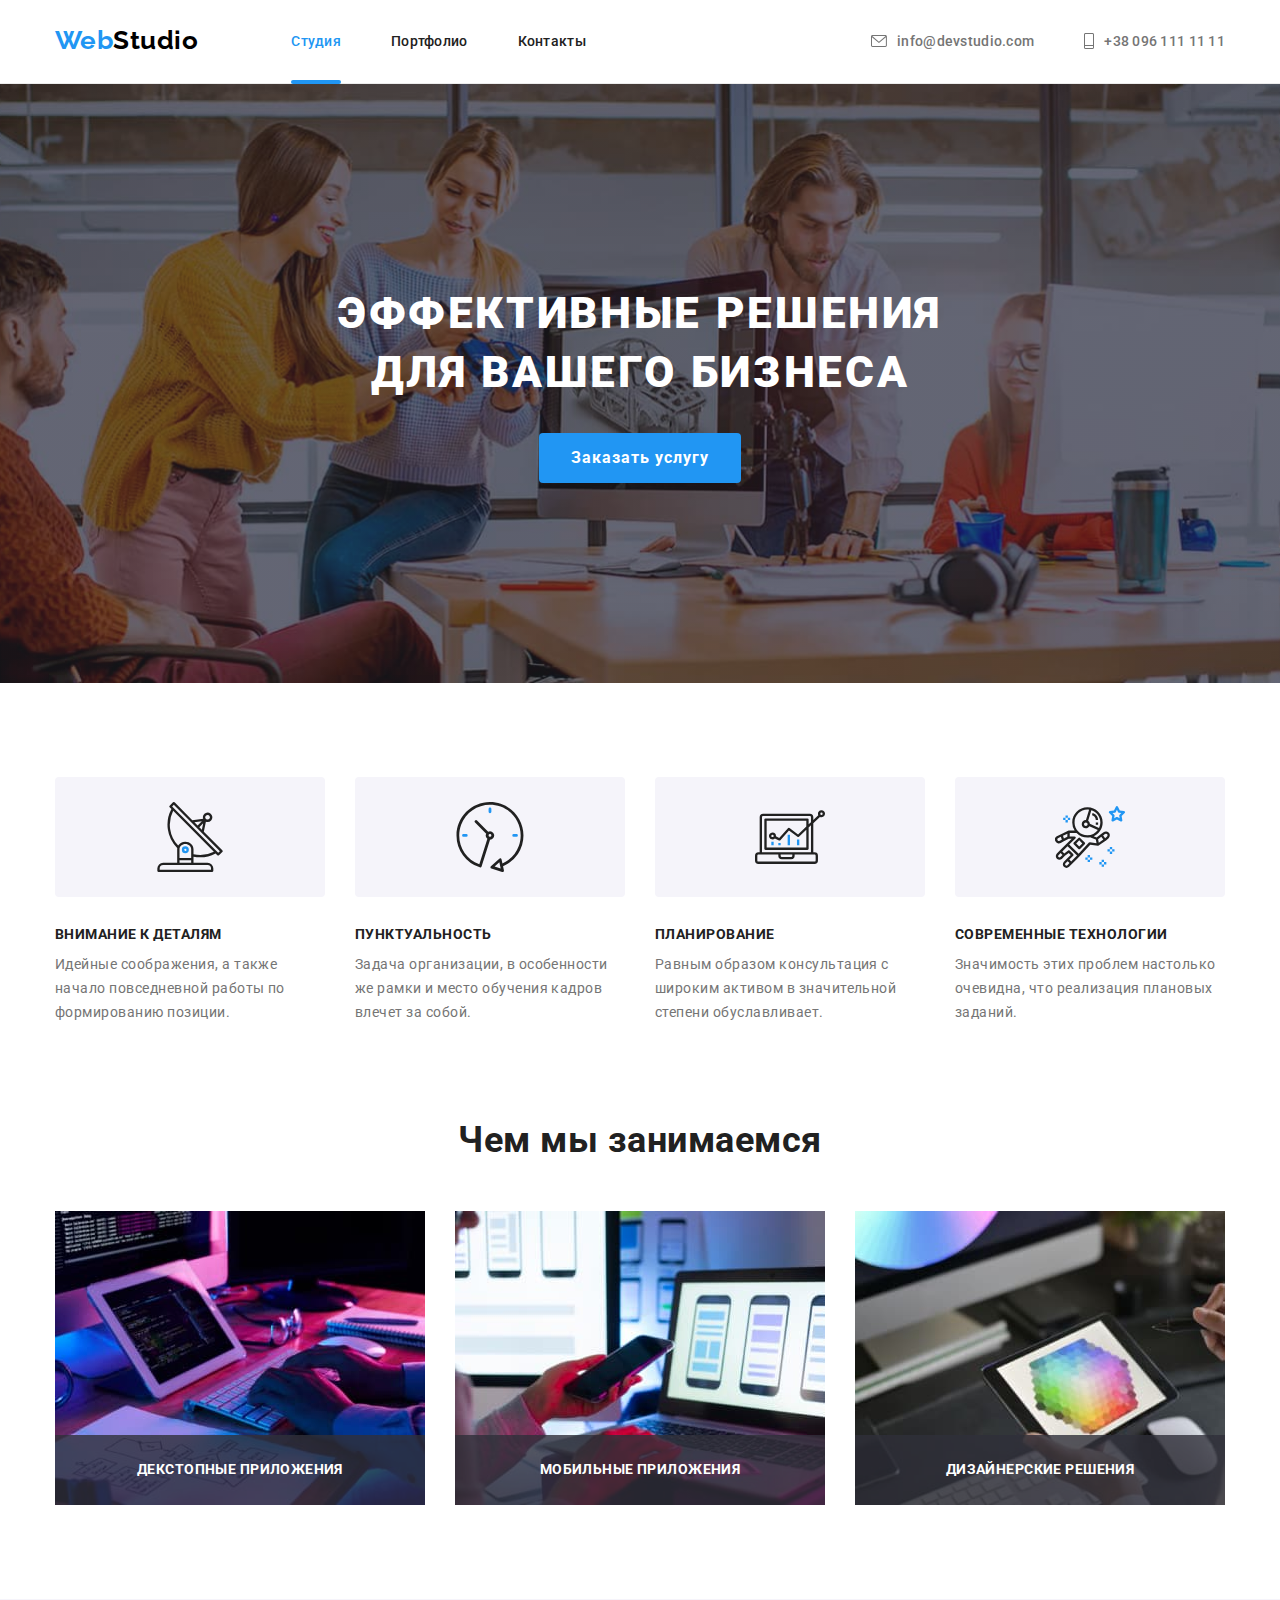
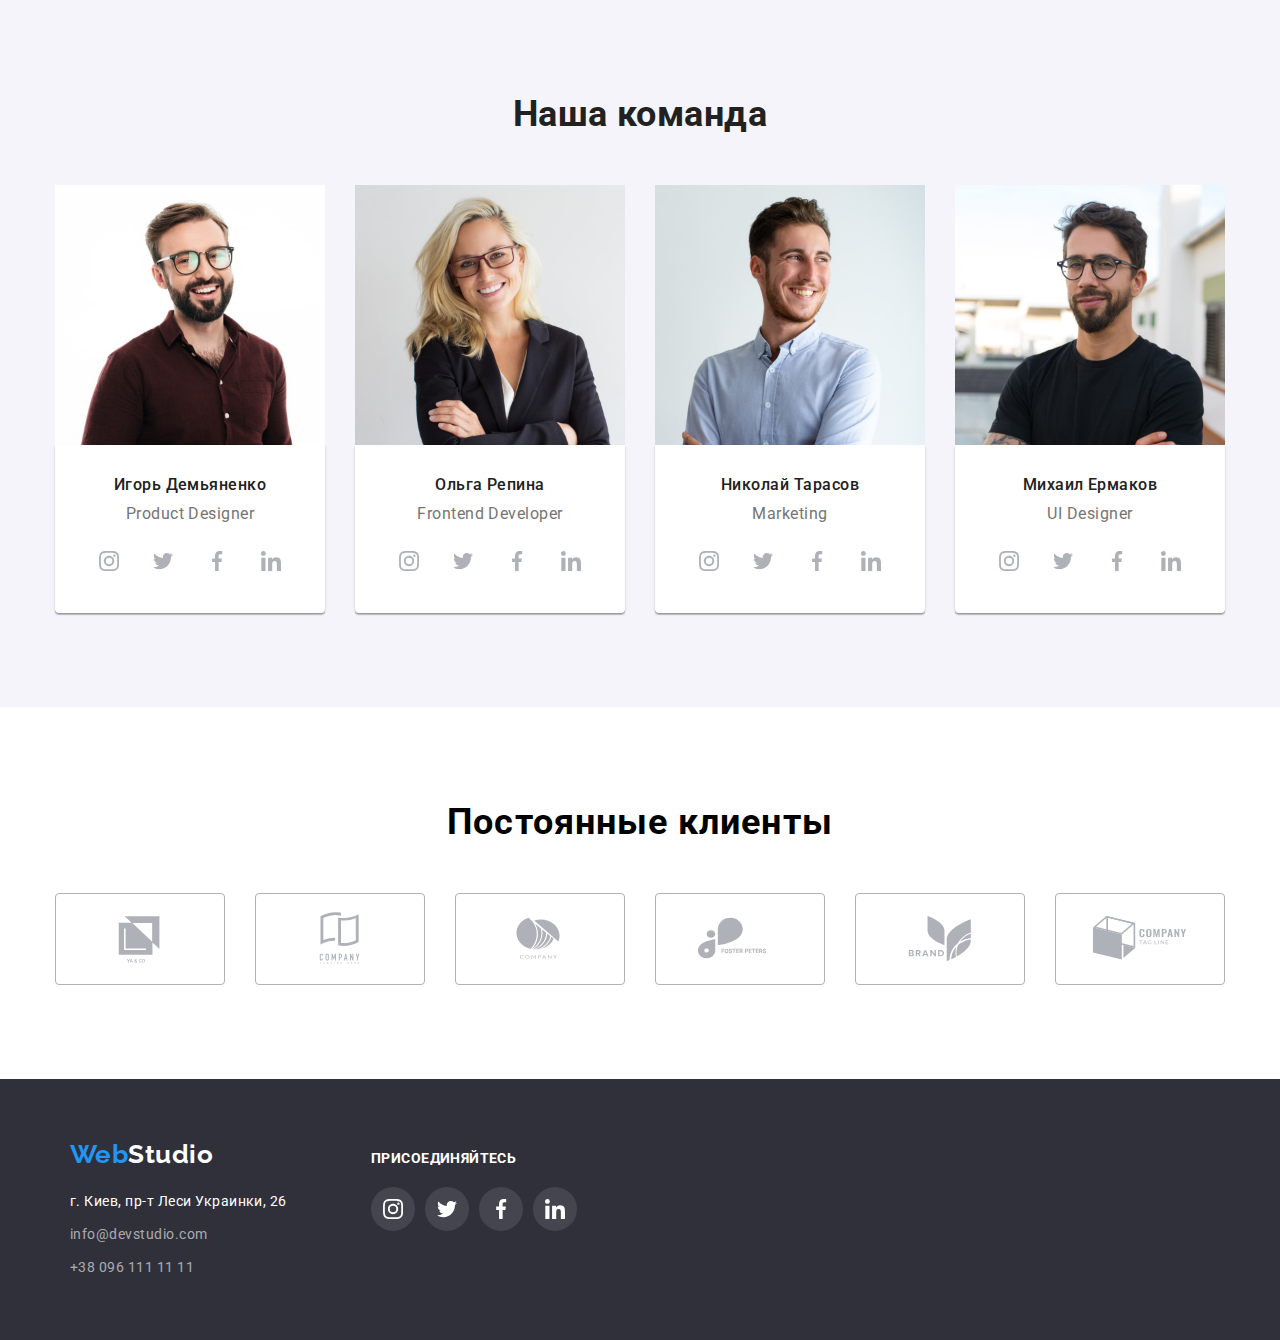
==== index.html @ bbfd522a "добавила модалку" ====
<!DOCTYPE html>
<html lang="ru">

<head>
    <meta charset="UTF-8">
    <meta http-equiv="X-UA-Compatible" content="IE=edge">
    <meta name="viewport" content="width=device-width, initial-scale=1.0">
    <title>Студия</title>
    <link rel="preconnect" href="https://fonts.googleapis.com">
    <link rel="preconnect" href="https://fonts.gstatic.com" crossorigin>
    <link
        href="https://fonts.googleapis.com/css2?family=Raleway:wght@700&family=Roboto:wght@400;500;700;900&display=swap"
        rel="stylesheet">
    <link rel="stylesheet"
        href="https://cdnjs.cloudflare.com/ajax/libs/modern-normalize/1.1.0/modern-normalize.min.css">
    <link rel="stylesheet" href="./css/styles.css">
</head>

<body>
    <!--Шапка сайта-->
    <header>
        <div class="container nav-main flex-block">
            <nav class="header-nav flex-block">
                <a class="header-logo link" href="index.html">Web<span class="header-logo-half">Studio</span></a>
                <ul class="header-list">
                    <li class="header-item"><a href="./index.html" class="header-link link accent current">Студия</a>
                    </li>
                    <li class="header-item"><a href="./portfolio.html" class="header-link link accent">Портфолио</a>
                    </li>
                    <li class="header-item"><a href="" class="header-link link accent">Контакты</a></li>
                </ul>
            </nav>

            <ul class="header-contacts flex-block">
                <li class="header-item">
                    <a href="mailto:info@devstudio.com" class="contact-mail link accent">
                        <svg class="icon-mail"> 
                            <use href="./images/icons.svg#icon-mail"></use> 
                        </svg> info@devstudio.com
                    </a>
                </li>
                <li class="header-item">
                    <a href="tel:+380961111111" class="contact-phone link accent">
                        <svg class="icon-phone">
                            <use href="./images/icons.svg#icon-phone"></use>
                        </svg>
                        +38 096 111 11 11
                    </a>
                </li>
            </ul>
        </div>
    </header>

    <main>

        <!--Герой-->
        <section class="hero">
            <div class="container">
                <h1 class="hero-title">Эффективные решения для вашего бизнеса</h1>
            </div>
            <button class="hero-btn button" type="button" data-modal-open>Заказать услугу</button>
            <div class="backdrop is-hidden" data-modal>
                <div class="modal">
                    <button class="close-btn button" type="button" data-modal-close>
                        <svg class="close-icon">
                            <use href="./images/icons.svg#icon-close" ></use>
                        </svg>
                    </button>
                    <form>
                        <p class="form-title">Оставьте свои данные, мы вам перезвоним</p>
                        <div class="form-group">
                            <label for="name">Имя</label>
                            <input class="form-input" type="text" name=name id="name">
                        </div>
                        <div class="form-group">
                            <label for="tel">Телефон</label>
                            <input class="form-input" type="tel" name=tel id="tel">
                        </div>
                        <div class="form-group">
                            <label for="mail">Почта</label>
                            <input class="form-input" type="email" name=mail id="mail">
                        </div>
                        <div class="form-group">
                            <label for="feadback">Комментарий</label>
                            <textarea name="feadback" id="feadback" rows="10"></textarea>
                        </div>
                        <div class="form-group">
                            <input type="checkbox" name="policy" id="policy">
                            <label for="policy">Соглашаюсь с рассылкой и принимаю</label>
                        </div>

                        <button type="submit">Отправить</button>
                    </form>
                </div>
            </div>
        </section>

        <!--Особенности-->
        <section class="section about-section">
            <div class="container">
                <h2 class="visually-hidden">Особенности</h2>
                <ul class="features-list">
                    <li class="features-item">
                        <div class="features-thumb">
                            <svg class="features-icon">
                                <use href="./images/icons.svg#icon-antenna" ></use>
                            </svg>
                        </div>
                        <h3 class="features-item-title">Внимание к деталям</h3>
                        <p class="features-text">Идейные соображения, а также начало повседневной работы по формированию
                            позиции.</p>
                    </li>
                    <li class="features-item">
                        <div class="features-thumb">
                            <svg class="features-icon">
                                <use href="./images/icons.svg#icon-clock"></use>
                            </svg>
                        </div>
                        <h3 class="features-item-title">Пунктуальность</h3>
                        <p class="features-text">Задача организации, в особенности же рамки и место обучения кадров
                            влечет
                            за собой.</p>
                    </li>
                    <li class="features-item">
                        <div class="features-thumb">
                            <svg class="features-icon">
                                <use href="./images/icons.svg#icon-diagram"></use>
                            </svg>
                        </div>
                        <h3 class="features-item-title">Планирование</h3>
                        <p class="features-text">Равным образом консультация с широким активом в значительной степени
                            обуславливает.</p>
                    </li>
                    <li class="features-item">
                        <div class="features-thumb">
                            <svg class="features-icon">
                                <use href="./images/icons.svg#icon-astronaut"></use>
                            </svg>
                        </div>
                        <h3 class="features-item-title">Современные технологии</h3>
                        <p class="features-text">Значимость этих проблем настолько очевидна, что реализация плановых
                            заданий.</p>
                    </li>
                </ul>
            </div>
        </section>

        <!--Чем мы занимаемся-->
        <section class="section">
            <div class="container">
                <h2 class="about-title">Чем мы занимаемся</h2>
                <ul class="about-list">
                    <li class="about-item">
                        <img src="./images/img1.jpg" alt="клавиатера, планшет, монитор" width="370">
                        <p class="imege-title">ДЕКСТОПНЫЕ ПРИЛОЖЕНИЯ</p>
                    </li>
                    <li class="about-item">
                        <img src="./images/img2.jpg" alt="телефон, ноутбук" width="370">
                        <p class="imege-title">МОБИЛЬНЫЕ ПРИЛОЖЕНИЯ</p>
                    </li>
                    <li class="about-item">
                        <img src="./images/img3.jpg" alt="палитра цветов на планшете" width="370">
                        <p class="imege-title">ДИЗАЙНЕРСКИЕ РЕШЕНИЯ</p>
                    </li>
                </ul>
            </div>
        </section>

        <!--Наша команда-->
        <section class="section team">
            <div class="container">
                <h2 class="team-title">Наша команда</h2>
                    <Ul class="team-list">
                        <li class="team-item">
                            <img src="./images/img4.jpg" alt="фото Игорь Демьяненко" width="270">
                            <div class="thumb">
                                <h3 class="team-name">Игорь Демьяненко</h3>
                                <p class="team-position">Product Designer</p>
                            <ul class="team-links">
                                <li class="team-links-item">
                                    <a href="" class="team-icons">
                                        <svg class="team-links-icon">
                                            <use href="./images/icons.svg#icon-instagram">
                                            </use>
                                        </svg>
                                    </a>
                                </li>
                                <li class="team-links-item">
                                    <a href="" class="team-icons">
                                        <svg class="team-links-icon">
                                            <use href="./images/icons.svg#icon-twitter">
                                            </use>
                                        </svg>
                                    </a>
                                </li>
                                <li class="team-links-item">
                                    <a href="" class="team-icons">
                                        <svg class="team-links-icon">
                                            <use href="./images/icons.svg#icon-facebook">
                                            </use>
                                        </svg>
                                    </a>
                                </li>
                                <li class="team-links-item">
                                    <a href="" class="team-icons">
                                        <svg class="team-links-icon">
                                            <use href="./images/icons.svg#icon-linkedin">
                                            </use>
                                        </svg>
                                    </a>
                                </li>
                            </ul>
                            </div>
                        </li>
                        <li class="team-item">
                            <img src="./images/img5.jpg" alt="фото Ольга Репина" width="270">
                            <div class="thumb">
                                <h3 class="team-name">Ольга Репина</h3>
                                <p class="team-position">Frontend Developer</p>
                            <ul class="team-links">
                                <li class="team-links-item">
                                    <a href="" class="team-icons">
                                        <svg class="team-links-icon">
                                            <use href="./images/icons.svg#icon-instagram">
                                            </use>
                                        </svg>
                                    </a>
                                </li>
                                <li class="team-links-item">
                                    <a href="" class="team-icons">
                                        <svg class="team-links-icon">
                                            <use href="./images/icons.svg#icon-twitter">
                                            </use>
                                        </svg>
                                    </a>
                                </li>
                                <li class="team-links-item">
                                    <a href="" class="team-icons">
                                        <svg class="team-links-icon">
                                            <use href="./images/icons.svg#icon-facebook">
                                            </use>
                                        </svg>
                                    </a>
                                </li>
                                <li class="team-links-item">
                                    <a href="" class="team-icons">
                                        <svg class="team-links-icon">
                                            <use href="./images/icons.svg#icon-linkedin">
                                            </use>
                                        </svg>
                                    </a>
                                </li>
                            </ul>
                            </div>
                        </li>
                        <li class="team-item">
                            <img src="./images/img6.jpg" alt="фото Николай Тарасов" width="270">
                            <div class="thumb">
                                <h3 class="team-name">Николай Тарасов</h3>
                                <p class="team-position">Marketing</p>
                            <ul class="team-links">
                                <li class="team-links-item">
                                    <a href="" class="team-icons">
                                        <svg class="team-links-icon">
                                            <use href="./images/icons.svg#icon-instagram">
                                            </use>
                                        </svg>
                                    </a>
                                </li>
                                <li class="team-links-item">
                                    <a href="" class="team-icons">
                                        <svg class="team-links-icon">
                                            <use href="./images/icons.svg#icon-twitter">
                                            </use>
                                        </svg>
                                    </a>
                                </li>
                                <li class="team-links-item">
                                    <a href="" class="team-icons">
                                        <svg class="team-links-icon">
                                            <use href="./images/icons.svg#icon-facebook">
                                            </use>
                                        </svg>
                                    </a>
                                </li>
                                <li class="team-links-item">
                                    <a href="" class="team-icons">
                                        <svg class="team-links-icon">
                                            <use href="./images/icons.svg#icon-linkedin">
                                            </use>
                                        </svg>
                                    </a>
                                </li>
                            </ul>
                            </div>
                        </li>
                        <li class="team-item">
                            <img src="./images/img7.jpg" alt="фото Михаил Ермаков" width="270">
                            <div class="thumb">
                                <h3 class="team-name">Михаил Ермаков</h3>
                                <p class="team-position">UI Designer</p>
                            <ul class="team-links">
                                <li class="team-links-item">
                                    <a href="" class="team-icons">
                                        <svg class="team-links-icon">
                                            <use href="./images/icons.svg#icon-instagram">                        </use>
                                        </svg>
                                    </a>
                                </li>
                                <li class="team-links-item">
                                    <a href="" class="team-icons">
                                        <svg class="team-links-icon">
                                            <use href="./images/icons.svg#icon-twitter">
                                            </use>
                                        </svg>
                                    </a>
                                </li>
                                <li class="team-links-item">
                                    <a href="" class="team-icons">
                                        <svg class="team-links-icon">
                                            <use href="./images/icons.svg#icon-facebook">
                                            </use>
                                        </svg>
                                    </a>
                                </li>
                                <li class="team-links-item">
                                    <a href="" class="team-icons">
                                        <svg class="team-links-icon">
                                            <use href="./images/icons.svg#icon-linkedin">                                        </use>
                                        </svg>
                                    </a>
                                </li>
                            </ul>
                            </div>
                        </li>
                    </Ul>
            </div>
        </section>

        <!--Наши клиенты-->
        <section class="section">
            <div class="container">
                <h2 class="clients-title">Постоянные клиенты</h2>
                <Ul class="clients-list">
                    <li class="clients-item">
                        <a href="" class="clients-logo">
                            <svg class="clients-icon">
                                <use href="./images/icons.svg#icon-client1"></use>
                            </svg>
                        </a>
                    </li>
                    <li class="clients-item">
                        <a href="" class="clients-logo">
                            <svg class="clients-icon">
                                <use href="./images/icons.svg#icon-client2"></use>
                            </svg>
                        </a>
                    </li>
                    <li class="clients-item">
                        <a href="" class="clients-logo">
                            <svg class="clients-icon">
                                <use href="./images/icons.svg#icon-client3"></use>
                            </svg>
                        </a>
                    </li>
                    <li class="clients-item">
                        <a href="" class="clients-logo">
                            <svg class="clients-icon">
                                <use href="./images/icons.svg#icon-client4"></use>
                            </svg>
                        </a>
                    </li>
                    <li class="clients-item">
                        <a href="" class="clients-logo">
                            <svg class="clients-icon">
                                <use href="./images/icons.svg#icon-client5"></use>
                            </svg>
                        </a>
                    </li>
                    <li class="clients-item">
                        <a href="" class="clients-logo">
                            <svg class="clients-icon">
                                <use href="./images/icons.svg#icon-client6"></use>
                            </svg>
                        </a>
                    </li>
                </Ul>
            </div>
        </section>
    </main>

    <!--Футер-->
    <footer class="footer">
        <div class="container aside">
            <div class="container-address">
            <a class="footer-logo link" href="index.html">Web<span class="footer-logo-half">Studio</span></a>
            <address class="footer-address">
                <ul class="footer-list list">
                    <li class="footer-item">
                        <a class="footer-address-text link accent" href="https://goo.gl/maps/qQojJzQmNNbWee9i7"
                            target="_blank" rel="noopener noreferrer">г. Киев, пр-т Леси Украинки, 26</a>
                    </li>
                    <li class="footer-item"><a class="footer-item-link link accent"
                            href="mailto:info@devstudio.com">info@devstudio.com</a></li>
                    <li class="footer-item"><a class="footer-item-link link accent" href="tel:+380961111111">+38 096 111
                            11
                            11</a></li>
                </ul>
            </address>
            </div>
            <div class="footer-links">
                <h2 class="footer-title">присоединяйтесь</h2>
                <ul class="footer-links-list">
                    <li class="footer-links-item">
                        <a href="" class="footer-icons">
                            <svg class="footer-links-icon">
                                <use href="./images/icons.svg#icon-instagram">                        </use>
                            </svg>
                        </a>
                    </li>
                    <li class="footer-links-item">
                        <a href="" class="footer-icons">
                            <svg class="footer-links-icon">
                                <use href="./images/icons.svg#icon-twitter">                        </use>
                            </svg>
                        </a>
                    </li>
                    <li class="footer-links-item">
                        <a href="" class="footer-icons">
                            <svg class="footer-links-icon">
                                <use href="./images/icons.svg#icon-facebook">                        </use>
                            </svg>
                        </a>
                    </li>
                    <li class="footer-links-item">
                        <a href="" class="footer-icons">
                            <svg class="footer-links-icon">
                                <use href="./images/icons.svg#icon-linkedin">                        </use>
                            </svg>
                        </a>
                    </li>
                </ul>
            </div>
        </div>
    </footer>

    <script src="./js/modal.js"></script>
</body>

</html>
---- css/styles.css ----
:root {
  --current-text-color: #757575;
  --current-title-color: #212121;
  --current-white-color: #ffffff;
  --current-black-color: #000000;
  --accent-color: #2196f3;
  --first-bg-color: #2f303a;
  --second-bg-color: #f5f4fa;
  --current-icon-color: #afb1b8;
  --footer-link-color: rgba(255, 255, 255, 0.6);
  --card-set-gap: 30px;
}

body {
  font-family: Roboto, sans-serif;
  letter-spacing: 0.03em;
  color: var(--current-text-color);
  background-color: var(--current-white-color);
}

h1,
h2,
h3,
p {
  margin: 0px;
}

img {
  display: block;
  max-width: 100%;
  height: auto;
}

ul {
  padding: 0px;
  margin: 0px;
  list-style-type: none;
}

.link {
  text-decoration: none;
  color: var(--current-text-color);
}

.container {
  width: 1200px;
  padding-left: 15px;
  padding-right: 15px;
  margin: 0 auto;
}

.visually-hidden {
  position: absolute;
  white-space: nowrap;
  width: 1px;
  height: 1px;
  overflow: hidden;
  border: 0;
  padding: 0;
  clip: rect(0 0 0 0);
  clip-path: inset(50%);
  margin: -1px;
}

.section {
  padding: 94px 0px;
}


/*------------------------------header-------------------------------*/
header {
  border-bottom: 1px solid #ececec;
}

.nav-main {
  background-color: var(--current-white-color);
}

.flex-block {
  display: flex;
  align-items: center;
}

.header-logo {
  padding-top: 24px;
  padding-bottom: 25px;
  
  font-family: Raleway;
  font-weight: 700;
  font-size: 26px;
  line-height: 1.19;
  color: var(--accent-color);
}

.header-logo-half {
  color: var(--current-black-color);
}

.header-list {
  display: flex;
  margin-left: 93px;
}

.header-link {
  display: flex;
  align-items: center;
  padding-top: 32px;
  padding-bottom: 32px;

  font-weight: 500;
  font-size: 14px;
  line-height: 1.33;
  letter-spacing: 0.02em;
  color: var(--current-title-color);

  transition-property: color;
  transition-duration: 250ms;
  transition-timing-function: cubic-bezier(0.4, 0, 0.2, 1);
}

.accent:hover,
.accent:focus {
  color: var(--accent-color);
}

.current::after {
  content: "";
  width: 100%;
  height: 4px;
  border-radius: 2px;
  background-color: var(--accent-color);
  position: absolute;
  left: 0;
  bottom: -1px;
  
}

.current {
  color: var(--accent-color);
}

.header-list .header-item + .header-item {
  margin-left: 50px;
}

.header-contacts {
  margin-left: auto;
}

.header-item {
  position: relative;

  font-weight: 500;
  font-size: 14px;
  line-height: 1.33;
  letter-spacing: 0.02em;
}

.header-contacts .header-item:not(:last-child) {
  margin-right: 50px;
}

.contact-mail,
.contact-phone {
  display: flex;
  align-items: center;
  padding-top: 32px;
  padding-bottom: 32px;

  transition-property: color;
  transition-duration: 250ms;
  transition-timing-function: cubic-bezier(0.4, 0, 0.2, 1);
}


.icon-mail {
  width: 16px;
  height: 12px;
}

.icon-phone {
  width: 10px;
  height: 16px;
}

.icon-mail,
.icon-phone {
  margin-right: 10px;
  fill: currentColor;
}


/*-----------------------------hero-------------------*/
.hero {
  max-width: 1600px;
  padding-top: 200px;
  padding-bottom: 200px;
  margin-left: auto;
  margin-right: auto;

  background-color: var(--first-bg-color);
  background-image: linear-gradient(to right,
    rgba(47, 48, 58, 0.4),
    rgba(47, 48, 58, 0.4)),
  url(../images/img-hero.jpg);
  background-repeat: no-repeat;
  background-position: center;
  background-size: cover;
}

.hero-title {
  width: 696px;
  margin-left: auto;
  margin-right: auto;
  margin-bottom: 30px;
  padding: 0px;

  font-weight: 900;
  font-size: 44px;
  line-height: 1.36;
  text-align: center;
  letter-spacing: 0.06em;
  text-transform: uppercase;
  color: var(--current-white-color);
}

.hero-btn {
  border-radius: 4px;
  border: transparent;
  padding: 10px 32px;
  margin-left: auto;
  margin-right: auto;
  min-width: 200px;

  font-weight: 700;
  font-size: 16px;
  line-height: 1.87;
  display: flex;
  align-items: center;
  text-align: center;
  letter-spacing: 0.06em;
  color: var(--current-white-color);
  background-color: var(--accent-color);

  transition-property: color,
  background-color,
  box-shadow;
  transition-duration: 250ms;
  transition-timing-function: cubic-bezier(0.4, 0, 0.2, 1);


}

.backdrop {
  position: fixed;
  top: 0;
  left: 0;
  width: 100%;
  height: 100%;

  background-color: rgba(0, 0, 0, 0.2);
  
  opacity: 1;
  z-index: 1  ;

  transition: opacity 250ms cubic-bezier(0.4, 0, 0.2, 1);
}

.backdrop.is-hidden {
  visibility: hidden;
  pointer-events: none;
}

.backdrop.is-hidden .modal{
transform: translate(-50%, -50%) scale(0.9);
}

.modal {
  position: absolute;
  top: 50%;
  left: 50%;
  
  min-width: 528px;
  min-height: 581px;
  padding: 40px;

  box-shadow: 0px 1px 3px rgba(0, 0, 0, 0.12),
  0px 1px 1px rgba(0, 0, 0, 0.14),
  0px 2px 1px rgba(0, 0, 0, 0.2);
  border-radius: 4px;

  transform: translate(-50%, -50%) scale(1);
  background-color: var(--current-white-color);
  transition: 250ms cubic-bezier(0.4, 0, 0.2, 1);
}

.button:hover,
.button:focus {
  cursor: pointer;
  color: var(--current-white-color);
  background-color: var(--accent-color);
  box-shadow: 0px 3px 1px rgba(0, 0, 0, 0.1),
  0px 1px 2px rgba(0, 0, 0, 0.08),
  0px 2px 2px rgba(0, 0, 0, 0.12);
}


.close-btn {
  position: absolute;
  top: 8px;
  right: 8px;
  display: flex;
  align-items: center;
  justify-content: center;
  width: 30px;
  height: 30px;
  padding: 0;
  border-radius: 50%;
  border: 1px solid rgba(0, 0, 0, 0.1);
  

  background-color: var(--current-white-color);

  transition-property: color,
  background-color,
  box-shadow;
  transition-duration: 250ms;
  transition-timing-function: cubic-bezier(0.4, 0, 0.2, 1);
}

.close-icon {
  height: 18px;
  width: 18px;
  fill: var(--current-black-color);
}

.form {
  width: 528px;
  outline: 10px solid tomato;
  margin-left: auto;
  margin-right: auto;
  
}

.form-title {
  font-style: 700;
  font-size: 20px;
  line-height: 1.15;
  align-items: center;
  letter-spacing: 0.03em;
  color: var(--current-black-color);
}

.form-group {
  display: flex;
  flex-direction: column;
  outline: 1px solid blue;
 
}
/*------------------------------features-----------------------*/
.features-list {
  display: flex;
}

.features-item {
  width: 270px;
}

.features-item + .features-item {
  margin-left: 30px;
}

.features-item-title {
  margin-bottom: 10px;
  padding: 0px;
  margin-top: 30px;
  font-weight: 700;
  font-size: 14px;
  line-height: 1.14;
  text-transform: uppercase;
  color: var(--current-title-color);
}

.features-text {
  padding: 0px;
  font-size: 14px;
  line-height: 1.71;
  color: var(--current-text-color);
}

.features-thumb {
  display: flex;
  width: 100%;
  min-height: 120px;
  justify-content: center;

  margin-bottom: 30px;

  align-items: center;

  border-radius: 4px;
  background-color: var(--second-bg-color);
}

.features-icon {
  width: 70px;
  height: 70px;
}
/*------------------------------about-----------------------*/
.about-section {
  padding-bottom: 0px;
}

.about-list {
  display: flex;
  margin-left: -30px;
  margin-top: 50px;
}

.about-item {
  position: relative;

  margin-left: 30px;
  margin-bottom: 0px;
}

.imege-title {
  position: absolute;
  left: 0;
  bottom: 0;

  display: flex;
  align-items: center;
  justify-content: center;
  width: 100%;
  height: 70px;

  font-weight: 700;
  font-size: 14px;
  line-height: 1.14;
  text-align: center;
  vertical-align: top;
  letter-spacing: 0.03em;

  color: var(--current-white-color);
  background-color: rgba(47, 48, 58, 0.8)
  
}

.about-title {
  margin: 0px;
  padding: 0px;
  font-weight: 700;
  font-size: 36px;
  line-height: 1.17;
  text-align: center;
  color: var(--current-title-color);
}

/*------------------------------team-----------------------*/
.team {
  background-color: var(--second-bg-color);
}

.thumb {
  padding-top: 30px;
  padding-bottom: 30px;
  background-color: var(--current-white-color);
  box-shadow: 0px 1px 3px rgba(0, 0, 0, 0.12), 0px 1px 1px rgba(0, 0, 0, 0.14),
    0px 2px 1px rgba(0, 0, 0, 0.2);
  border-radius: 0px 0px 4px 4px;
}

.team-title {
  margin-bottom: 50px;
  padding: 0px;
  font-weight: 700;
  font-size: 36px;
  line-height: 1.17;
  text-align: center;
  color: var(--current-title-color);
}

.team-list {
  display: flex;
  margin-left: auto;
  margin-right: auto;
}

.team-list .team-item:not(:first-child) {
  margin-left: 30px;
}

.team-name {
  font-weight: 500;
  font-size: 16px;
  line-height: 1.19;
  text-align: center;
  color: var(--current-title-color);
}

.team-position {
  margin-top: 10px;
  font-size: 16px;
  line-height: 1.19;
  text-align: center;
  color: var(--current-text-color);
}

.team-links {
  display: flex;
  margin-top: 16px;
  align-items: center;
  justify-content: center;
}


.team-links-item + .team-links-item {
  margin-left: 10px;
}

.team-icons {
  display: flex;
  align-items: center;
  justify-content: center;
  height: 44px;
  width: 44px;
  border-radius: 50%;
  color: var(--current-icon-color);

  transition-property: background-color, color;
  transition-duration: 250ms;
  transition-timing-function: cubic-bezier(0.4, 0, 0.2, 1);
}

.team-links-icon {
  width: 20px;
  height: 20px;
  fill: currentColor;
}

.team-icons:hover,
.team-icons:focus {
  background-color: var(--accent-color);
  color: var(--current-white-color);
}

/*------------------------------clients-----------------------*/
.clients-list {
  display: flex;
  margin-top: 50px;
}

.clients-title {
  font-weight: 700;
  font-size: 36px;
  line-height: 42px;
  text-align: center;
  letter-spacing: 0.03em;
  color: var(--current-black-color);
}

.clients-logo {
  display: flex;
  width: 170px;
  height: 92px;
  justify-content: center;
  align-items: center;
  color: var(--current-icon-color);

  border: 1px solid var(--current-icon-color);
  border-radius: 4px;

  transition-property: border, color;
  transition-duration: 250ms;
  transition-timing-function: cubic-bezier(0.4, 0, 0.2, 1);
}


.clients-icon {
  width: 106px;
  height: 60px;
  fill: currentColor;
}

.clients-logo:hover,
.clients-logo:focus {
  color: var(--accent-color);
  border: 1px solid var(--accent-color);
}

.clients-item + .clients-item {
  margin-left: 30px;
}

/*------------------------------projects-----------------------*/
.filters-list {
  display: flex;
  justify-content: center;
  margin-bottom: 50px;
  align-items: center;
  text-align: left;
}

.filters-list .filter-item:not(:last-child) {
  margin-right: 8px;
}

.project-list {
  display: flex;
  flex-wrap: wrap;
  align-items: center;
  margin-left: calc(-1 * var(--card-set-gap));
  margin-top: calc(-1 * var(--card-set-gap));
}

.filter-btn {
  font-family: inherit;
  font-style: inherit;
  font-weight: 500;
  font-size: 16px;
  line-height: 1.62;
  text-align: center;
  color: var(--current-title-color);
  background-color: var(--second-bg-color);

  border: 0;
  border-radius: 4px;
  min-width: 73px;
  height: 38px;
  padding: 6px 22px;

  transition-property: color,
  background-color,
  box-shadow;
  transition-duration: 250ms;
  transition-timing-function: cubic-bezier(0.4, 0, 0.2, 1);
}

.card-thumb {
  display: flex;
  position: relative;
  width: 370px;
  height: 294px;

  overflow: hidden;
}

.project-item {
  flex-basis: calc(100% / 3 - var(--card-set-gap));
  margin-left: var(--card-set-gap);
  margin-top: var(--card-set-gap);
  cursor: pointer;
}

.card-description {
  position: absolute;

  display: flex;
  align-items: center;
  justify-content: center;
  padding: 63px 24px; 

  width: 100%;
  height: 100%;

  font-size: 18px;
  line-height: 1.33;
  letter-spacing: 0.03em;
  text-align: left;

  opacity: 0;
  background-color: rgba(33, 150, 243, 0.9);
  color: var(--current-white-color);

  transform: translateY(100%);

  transition-property: transform, opacity;
  transition-duration: 250ms;
  transition-timing-function: cubic-bezier(0.4, 0, 0.2, 1);
}

.image:hover .card-description,
.image:focus .card-description {
  transform: translateY(0);
  opacity: 1;
}

.image{
  display: block;

  transition-property: box-shadow;
  transition-duration: 250ms;
  transition-timing-function: cubic-bezier(0.4, 0, 0.2, 1);
}

.image:hover,
.image:focus {
  box-shadow: 0px 1px 1px rgba(0, 0, 0, 0.12),
  0px 4px 4px rgba(0, 0, 0, 0.06),
  1px 4px 6px rgba(0, 0, 0, 0.16);
}

.card-content {
  padding-right: 24px;
  padding-left: 24px;
  padding-top: 20px;
  padding-bottom: 20px;
  border: 1px solid #eeeeee;
  box-sizing: border-box;
}

.project-title {
  padding-top: 20px;
  padding-bottom: 4px;
  font-weight: 700;
  font-size: 18px;
  line-height: 2;
  letter-spacing: 0.06em;
  color: var(--current-title-color);
}

.project-text {
  font-size: 16px;
  line-height: 1.88;
  color: var(--current-text-color);
}

/*------------------------------footer-----------------------*/

.footer {
  max-width: 1600px;
  margin: auto;
  padding-top: 60px;
  padding-bottom: 60px;
  background-color: var(--first-bg-color);
}

.aside {
  display: flex;
  align-items: baseline;
}

.footer-logo {
  font-family: Raleway;
  font-weight: 700;
  font-size: 26px;
  line-height: 1.19;
  color: var(--accent-color);
}

.footer-address {
  margin-top: 20px;
  font-style: normal;
}

.footer-logo-half {
  color: var(--current-white-color);
}

.footer-address-text {
  font-size: 14px;
  line-height: 1.71;
  color: var(--current-white-color);

  transition-property: color;
  transition-duration: 250ms;
  transition-timing-function: cubic-bezier(0.4, 0, 0.2, 1);
}

.footer-item-link {
  font-size: 14px;
  line-height: 1.71;
  color: var(--footer-link-color);

  transition-property: color;
  transition-duration: 250ms;
  transition-timing-function: cubic-bezier(0.4, 0, 0.2, 1);
}

.footer-item:not(:last-child) {
  margin-bottom: 9px;
}

.footer-title {
  font-weight: 700;
  font-size: 14px;
  line-height: 1.14;
  letter-spacing: 0.03em;
  text-transform: uppercase;
  color: var(--current-white-color);
}

.container-address {
  margin: 0;
  padding: 0;
  margin-left: 15px;
  width: 231px;
}

.footer-links-list {
  display: flex;
  margin-top: 20px;
}

.footer-links {
  margin-left: 70px;
}

.footer-icons {
  display: flex;
  width: 44px;
  height: 44px;
  align-items: center;
  justify-content: center;
  border-radius: 50%;
  background-color: rgba(255, 255, 255, 0.1);

  transition-property: background-color;
  transition-duration: 250ms;
  transition-timing-function: cubic-bezier(0.4, 0, 0.2, 1);
}

.footer-links-item + .footer-links-item {
  margin-left: 10px;
}

.footer-links-icon {
  width: 20px;
  height: 20px;
  fill: var(--current-white-color);
}

.footer-icons:hover,
.footer-icons:focus {
  background-color: var(--accent-color);
}
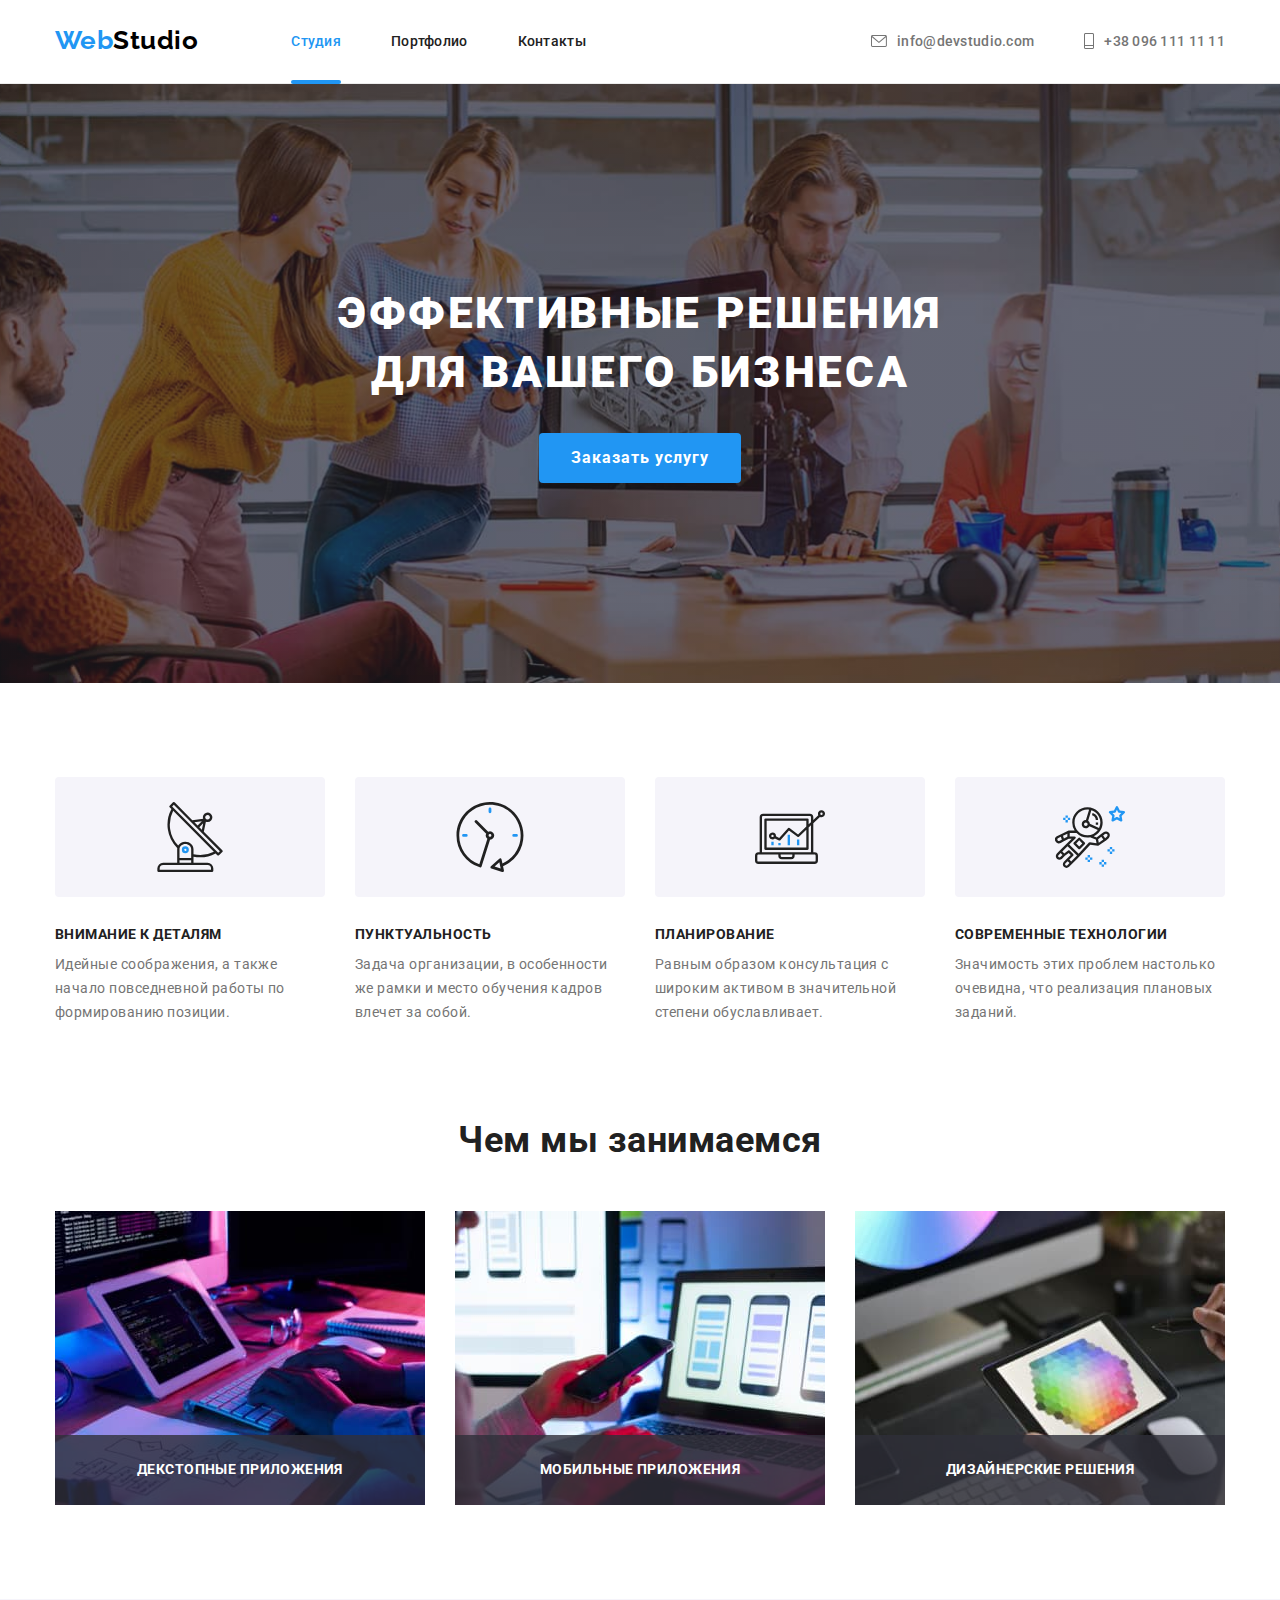
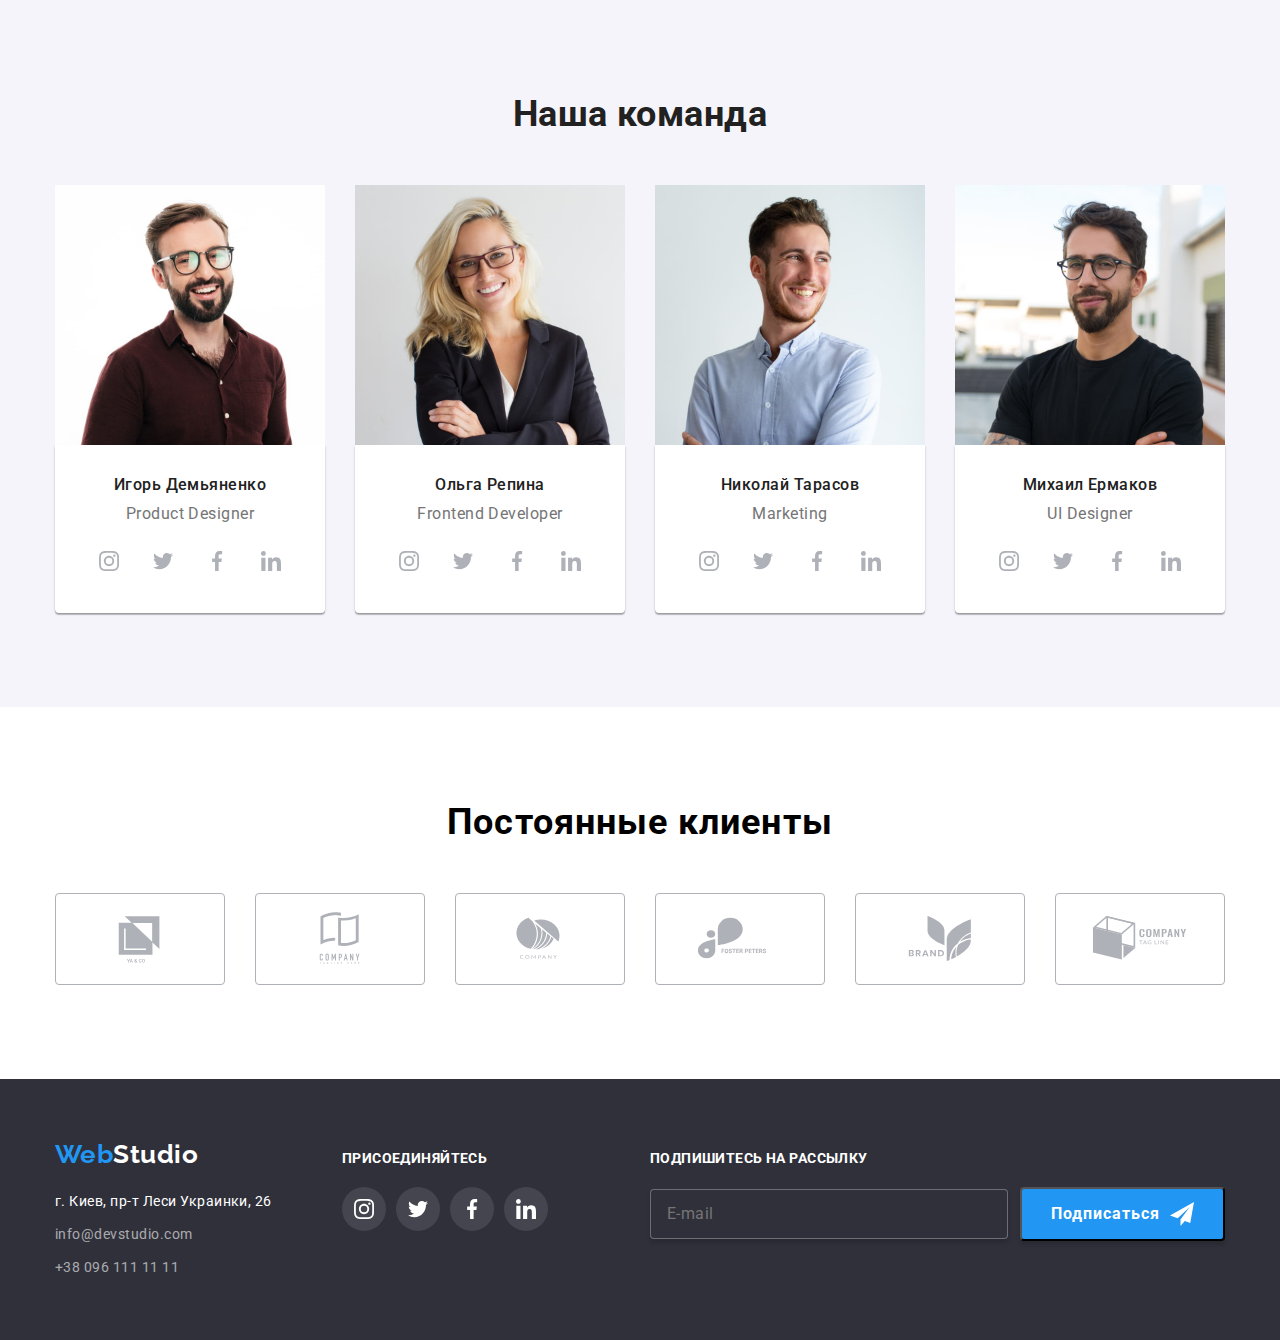
==== commit 5a11586b: "finish" ====
--- a/index.html
+++ b/index.html
@@ -61,41 +61,62 @@
             <button class="hero-btn button" type="button" data-modal-open>Заказать услугу</button>
             <div class="backdrop is-hidden" data-modal>
                 <div class="modal">
-                    <button class="close-btn button" type="button" data-modal-close>
+                    <button class="close-btn close" type="button" data-modal-close>
                         <svg class="close-icon">
                             <use href="./images/icons.svg#icon-close" ></use>
                         </svg>
                     </button>
                     <form>
                         <p class="form-title">Оставьте свои данные, мы вам перезвоним</p>
-                        <div class="form-group">
-                            <label for="name">Имя</label>
-                            <input class="form-input" type="text" name=name id="name">
-                        </div>
-                        <div class="form-group">
-                            <label for="tel">Телефон</label>
-                            <input class="form-input" type="tel" name=tel id="tel">
-                        </div>
-                        <div class="form-group">
-                            <label for="mail">Почта</label>
-                            <input class="form-input" type="email" name=mail id="mail">
-                        </div>
-                        <div class="form-group">
-                            <label for="feadback">Комментарий</label>
-                            <textarea name="feadback" id="feadback" rows="10"></textarea>
-                        </div>
-                        <div class="form-group">
-                            <input type="checkbox" name="policy" id="policy">
-                            <label for="policy">Соглашаюсь с рассылкой и принимаю</label>
-                        </div>
-
-                        <button type="submit">Отправить</button>
+                        
+                        <label class="form-label">
+                            <span class="form-item">Имя</span>
+                            <input class="form-input" type="text" name=name />
+                            <svg class="form-icon">
+                                <use href="./images/icons.svg#icon-name"></use>
+                            </svg>
+                        </label>
+                        
+                        <label class="form-label">
+                            <span class="form-item">Телефон</span>    
+                            <input class="form-input" type="tel" name=tel />
+                            <svg class="form-icon">
+                                <use href="./images/icons.svg#icon-tel" ></use>
+                            </svg>
+                        </label>
+                        
+                        
+                        <label class="form-label">
+                            <span class="form-item">Почта</span>
+                            <input class="form-input" type="email" name=mail />
+                            <svg class="form-icon">
+                                <use href="./images/icons.svg#icon-mail-black" ></use>
+                            </svg>
+                        </label>
+                        
+                        <label class="form-label">
+                            <span class="form-item">Комментарий</span>
+                            <textarea class="form-comment" name="feadback" id="feadback" rows="10" placeholder="Введите текст"></textarea>
+                        </label>
+                        
+                        
+                        <label class="form-label">
+                            <input class="checkbox" type="checkbox" name="policy" />
+                            <svg class="icon-check">
+                                <use href="./images/icons.svg#icon-check"></use>
+                            </svg>
+                            <span class="form-item">Соглашаюсь с рассылкой и принимаю
+                            <a href="" class="link-agreement">Условия договора</a>
+                            </span>
+                        </label>
+
+                        <button class="hero-btn button" type="submit">Отправить</button>
                     </form>
                 </div>
             </div>
         </section>
 
-        <!--Особенности-->
+                <!--Особенности-->
         <section class="section about-section">
             <div class="container">
                 <h2 class="visually-hidden">Особенности</h2>
@@ -441,6 +462,23 @@
                     </li>
                 </ul>
             </div>
+
+            <form class="footer-form">
+                <label class="footer-label">
+                    <span class="form-label-text">Подпишитесь на рассылку</span>
+                    <input
+                    class="footer-form-input"
+                    type="email"
+                    name="email"
+                    placeholder="E-mail"/>
+                </label>
+            <button class="button form-btn" type="submit">
+                <span class="form-btn-text">Подписаться</span>
+                <svg class="form-icon-send">
+                    <use href="./images/icons.svg#icon-send"></use>
+                </svg>
+            </button>
+            </form>
         </div>
     </footer>
 
--- a/css/styles.css
+++ b/css/styles.css
@@ -4,6 +4,7 @@
   --current-white-color: #ffffff;
   --current-black-color: #000000;
   --accent-color: #2196f3;
+  --hero-btn-accent-color: #188ce8;
   --first-bg-color: #2f303a;
   --second-bg-color: #f5f4fa;
   --current-icon-color: #afb1b8;
@@ -172,7 +173,6 @@
   transition-timing-function: cubic-bezier(0.4, 0, 0.2, 1);
 }
 
-
 .icon-mail {
   width: 16px;
   height: 12px;
@@ -225,8 +225,9 @@
 }
 
 .hero-btn {
-  border-radius: 4px;
-  border: transparent;
+  display: flex;
+  align-items: center;
+  justify-content: center;
   padding: 10px 32px;
   margin-left: auto;
   margin-right: auto;
@@ -241,14 +242,14 @@
   letter-spacing: 0.06em;
   color: var(--current-white-color);
   background-color: var(--accent-color);
+  border-radius: 4px;
+  border: transparent;
 
   transition-property: color,
   background-color,
   box-shadow;
   transition-duration: 250ms;
   transition-timing-function: cubic-bezier(0.4, 0, 0.2, 1);
-
-
 }
 
 .backdrop {
@@ -317,12 +318,10 @@
   padding: 0;
   border-radius: 50%;
   border: 1px solid rgba(0, 0, 0, 0.1);
-  
 
   background-color: var(--current-white-color);
 
   transition-property: color,
-  background-color,
   box-shadow;
   transition-duration: 250ms;
   transition-timing-function: cubic-bezier(0.4, 0, 0.2, 1);
@@ -331,19 +330,19 @@
 .close-icon {
   height: 18px;
   width: 18px;
-  fill: var(--current-black-color);
-}
-
-.form {
-  width: 528px;
-  outline: 10px solid tomato;
-  margin-left: auto;
-  margin-right: auto;
-  
+  fill: currentColor;
+}
+
+.close:hover,
+.close:focus {
+  cursor: pointer;
+  color: var(--accent-color);
 }
 
 .form-title {
-  font-style: 700;
+  margin-bottom: 12px;
+
+  font-weight: 700;
   font-size: 20px;
   line-height: 1.15;
   align-items: center;
@@ -351,12 +350,123 @@
   color: var(--current-black-color);
 }
 
-.form-group {
-  display: flex;
-  flex-direction: column;
-  outline: 1px solid blue;
- 
-}
+.form-label {
+  position: relative;
+  display: block;
+  text-align: left;
+  margin-bottom: 10px;
+}
+
+.form-label:last-of-type {
+  display: flex;
+  align-items: center;
+  justify-content: center;
+  margin-bottom: 30px;
+  text-align: center;
+}
+
+.form-label:last-of-type:focus-within {
+  outline: 1px solid var(--accent-color);
+}
+
+.form-item {
+  font-size: 14px;
+  line-height: 1.71;
+  letter-spacing: 0.03em;
+
+color: var(--current-text-color);
+}
+
+.form-input,
+.form-comment {
+  display: block;
+  width: 100%;
+  height: 40px;
+  margin: 0;
+  padding: 0;
+  padding: 11px 12px;
+
+  border: 1px solid rgba(33, 33, 33, 0.2);
+  border-radius: 4px;
+
+  transition-property: border;
+  transition-duration: var(--duration);
+  transition-timing-function: var(--function);
+}
+
+.form-input:focus-visible,
+.form-input:focus,
+.form-comment:focus-visible,
+.form-comment:focus {
+  border: 1px solid var(--accent-color);
+  outline: -webkit-focus-ring-color auto 0px;
+}
+
+.form-comment {
+  display: block;
+  height: 120px;
+  width: 100%;
+  margin: 0;
+  margin-bottom: 20px;
+  padding: 12px 16px;
+
+  border-color: rgba(33, 33, 33, 0.2);
+  border-radius: 4px;
+}
+
+.form-icon {
+  position: absolute;
+  bottom: 11px;
+  left: 12px;
+
+  width: 18px;
+  height: 18px;
+}
+
+.icon-check {
+  margin-right: 7px;
+  width: 16px;
+  height: 15px;
+
+  border: 2px solid var(--current-black-color);
+  border-radius: 4px;
+  fill: var(--current-white-color);
+
+  transition-property: fill,
+  border;
+  transition-duration: 250ms;
+  transition-timing-function: cubic-bezier(0.4, 0, 0.2, 1);
+}
+
+.link-agreement {
+  color: var(--accent-color);
+}
+
+.checkbox {
+  position: absolute;
+  bottom: 0;
+  left: 0;
+    width: 1px;
+    height: 1px;
+    margin: -1px;
+    border: 0;
+    padding: 0;
+    clip: rect(0 0 0 0);
+    overflow: hidden;
+
+
+
+}
+
+.checkbox:checked + .icon-check {
+  margin-right: 7px;
+  width: 16px;
+  height: 15px;
+  border: 2px solid transparent;
+  border-radius: 4px;
+  fill: var(--accent-color);
+}
+
 /*------------------------------features-----------------------*/
 .features-list {
   display: flex;
@@ -366,7 +476,7 @@
   width: 270px;
 }
 
-.features-item + .features-item {
+.features-item+.features-item {
   margin-left: 30px;
 }
 
@@ -792,10 +902,7 @@
 }
 
 .container-address {
-  margin: 0;
-  padding: 0;
-  margin-left: 15px;
-  width: 231px;
+  margin-right: 70px;
 }
 
 .footer-links-list {
@@ -804,7 +911,7 @@
 }
 
 .footer-links {
-  margin-left: 70px;
+  margin-right: auto;
 }
 
 .footer-icons {
@@ -834,4 +941,72 @@
 .footer-icons:hover,
 .footer-icons:focus {
   background-color: var(--accent-color);
+}
+
+.form-label-text {
+  display: block;
+  margin-bottom: 20px;
+  font-size: 14px;
+  line-height: 1.14;
+  font-weight: 700;
+  letter-spacing: 0.03em;
+  text-transform: uppercase;
+
+  color: var(--current-white-color);
+}
+
+.footer-form-input {
+  width: 358px;
+  height: 50px;
+  margin-right: 8px;
+  padding-left: 16px;
+
+  line-height: 20px;
+  letter-spacing: 0.03em;
+
+  color: rgba(255, 255, 255, 0.6);
+
+  background-color: var(--first-bg-color);
+
+  border: 1px solid rgba(255, 255, 255, 0.3);
+
+  box-shadow: 0px 4px 4px rgba(0, 0, 0, 0.15);
+  border-radius: 4px;
+}
+
+.form-btn {
+  display: inline-flex;
+  align-items: center;
+  justify-content: center;
+  min-width: 200px;
+  min-height: 50px;
+  padding: 10px 29px;
+
+  color: var(--current-white-color);
+  font-weight: 700;
+  line-height: 1.87;
+  letter-spacing: 0.06em;
+
+  background: var(--accent-color);
+  box-shadow: 0px 4px 4px rgba(0, 0, 0, 0.15);
+  border-radius: 4px;
+
+  transition-property: background-color;
+  transition-duration: 250ms;
+  transition-timing-function: cubic-bezier(0.4, 0, 0.2, 1);
+}
+
+.form-btn:focus,
+.form-btn:hover {
+  background-color: var(--hero-btn-accent-color);
+}
+
+.form-btn-text {
+  margin-right: 10px;
+}
+
+.form-icon-send {
+  width: 24px;
+  height: 24px;
+  fill: currentColor;
 }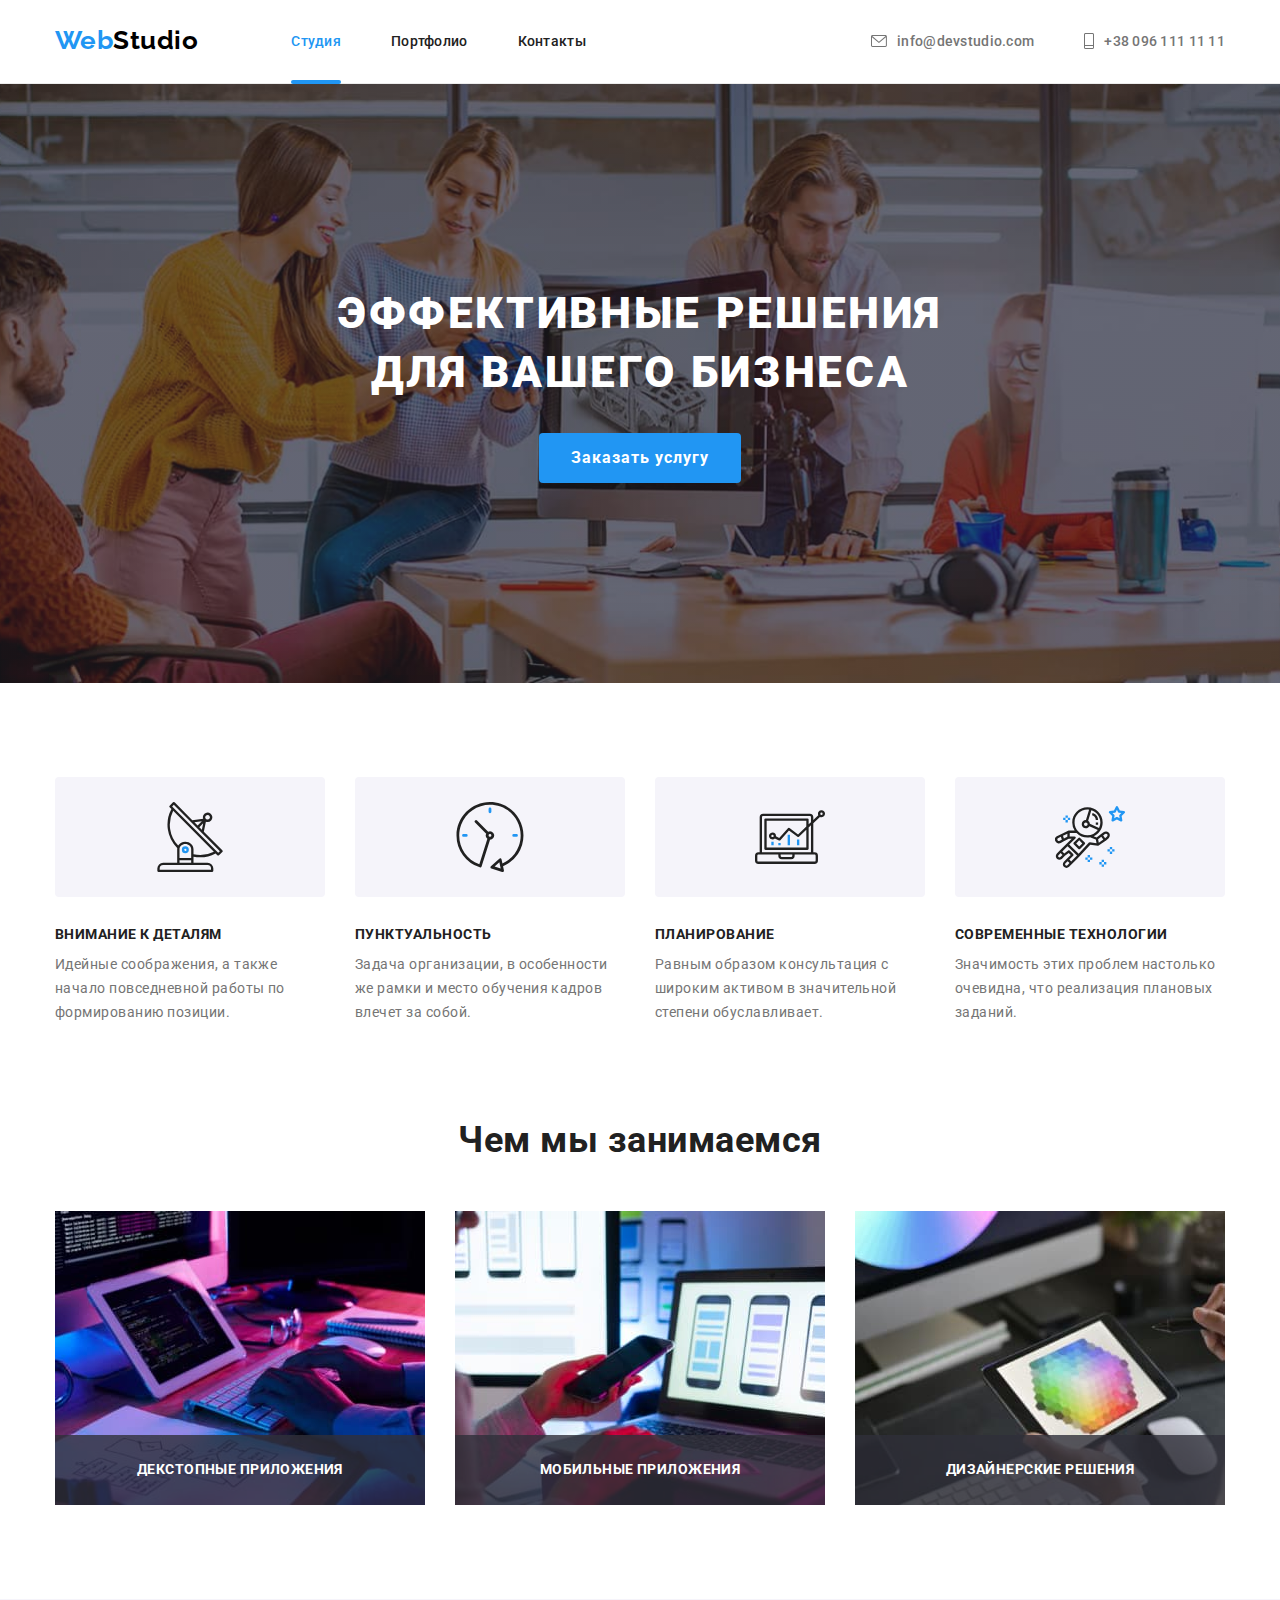
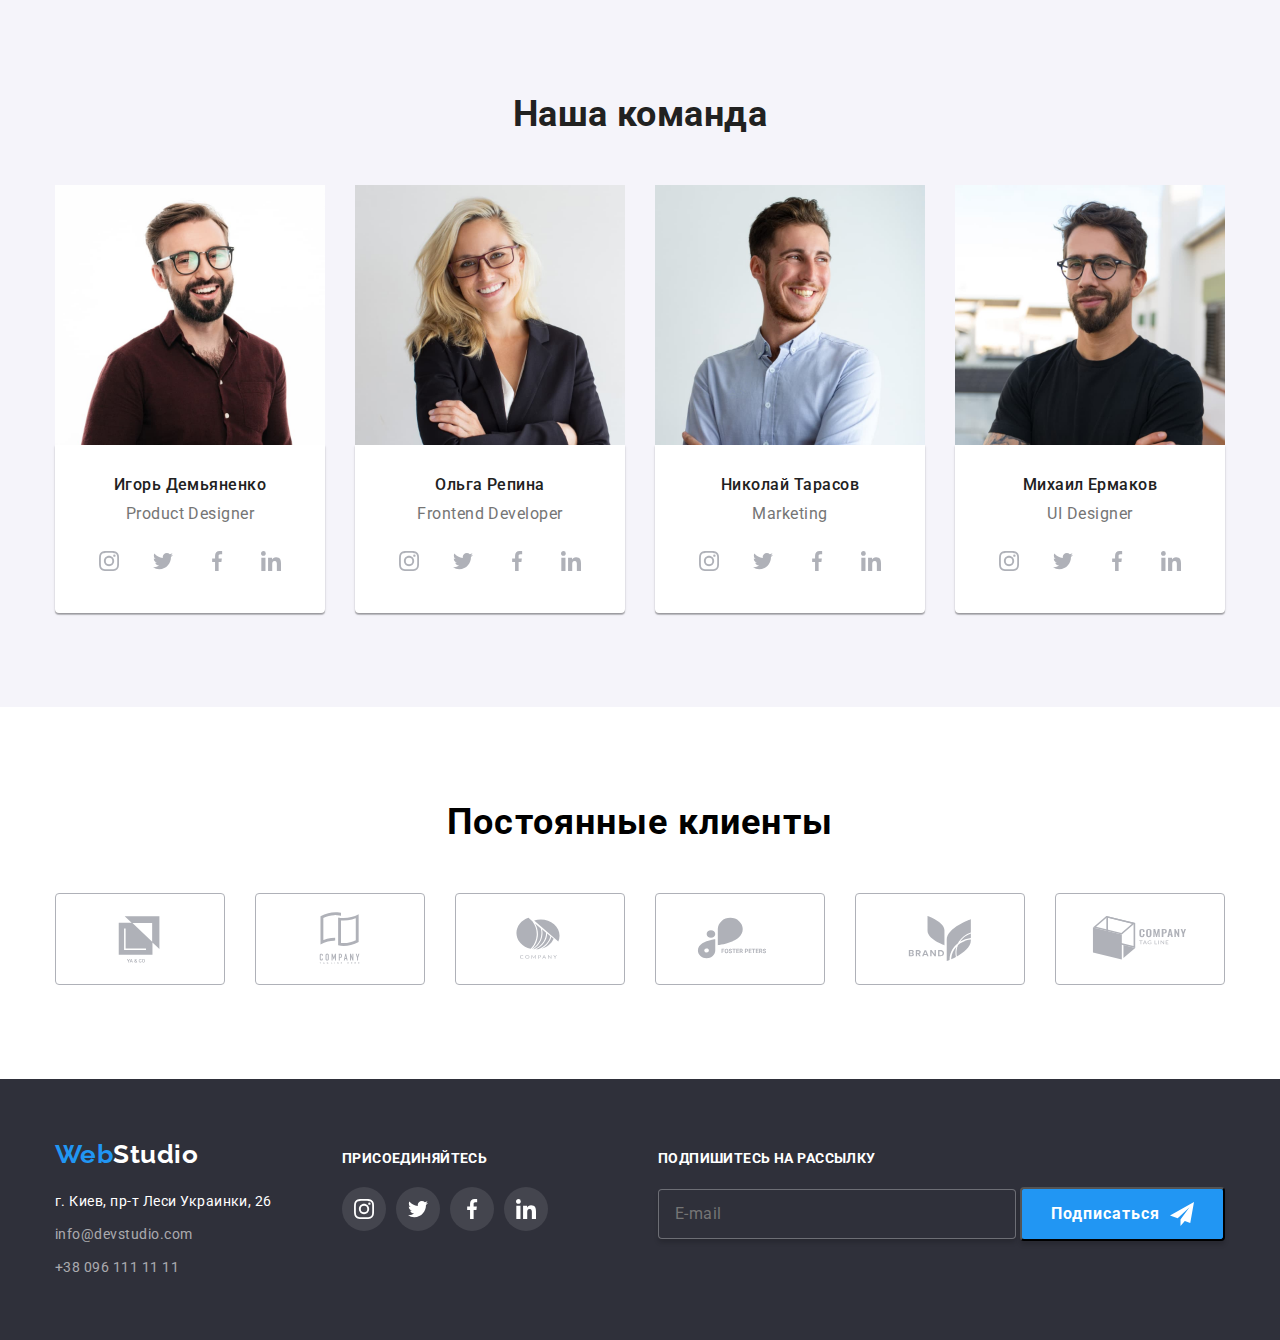
==== commit 61a7d9c6: "внесла правки" ====
--- a/index.html
+++ b/index.html
@@ -105,7 +105,7 @@
                             <svg class="icon-check">
                                 <use href="./images/icons.svg#icon-check"></use>
                             </svg>
-                            <span class="form-item">Соглашаюсь с рассылкой и принимаю
+                            <span class="checkbox-item">Соглашаюсь с рассылкой и принимаю
                             <a href="" class="link-agreement">Условия договора</a>
                             </span>
                         </label>
--- a/css/styles.css
+++ b/css/styles.css
@@ -354,7 +354,7 @@
   position: relative;
   display: block;
   text-align: left;
-  margin-bottom: 10px;
+  margin-bottom: 20px;
 }
 
 .form-label:last-of-type {
@@ -370,21 +370,31 @@
 }
 
 .form-item {
+  display: block;
+  margin-bottom: 4px;
+  font-size: 12px;
+  line-height: 1.16;
+  letter-spacing: 0.01em;
+
+color: var(--current-text-color);
+}
+
+.checkbox-item {
   font-size: 14px;
   line-height: 1.71;
   letter-spacing: 0.03em;
 
-color: var(--current-text-color);
+  color: var(--current-text-color);
 }
 
 .form-input,
 .form-comment {
   display: block;
+  padding-left: 40px;
   width: 100%;
   height: 40px;
   margin: 0;
-  padding: 0;
-  padding: 11px 12px;
+ 
 
   border: 1px solid rgba(33, 33, 33, 0.2);
   border-radius: 4px;
@@ -407,7 +417,6 @@
   height: 120px;
   width: 100%;
   margin: 0;
-  margin-bottom: 20px;
   padding: 12px 16px;
 
   border-color: rgba(33, 33, 33, 0.2);
@@ -421,6 +430,10 @@
 
   width: 18px;
   height: 18px;
+  fill: var(--current-black-color);
+  transition-property: fill;
+  transition-duration: 250ms;
+  transition-timing-function: cubic-bezier(0.4, 0, 0.2, 1);
 }
 
 .icon-check {
@@ -446,24 +459,21 @@
   position: absolute;
   bottom: 0;
   left: 0;
-    width: 1px;
-    height: 1px;
-    margin: -1px;
-    border: 0;
-    padding: 0;
-    clip: rect(0 0 0 0);
-    overflow: hidden;
-
-
-
+  width: 1px;
+  height: 1px;
+  margin: -1px;
+  border: 0;
+  padding: 0;
+  clip: rect(0 0 0 0);
+  overflow: hidden;
 }
 
 .checkbox:checked + .icon-check {
-  margin-right: 7px;
-  width: 16px;
-  height: 15px;
-  border: 2px solid transparent;
-  border-radius: 4px;
+background-color: var(--accent-color);
+border-color: var(--accent-color);
+}
+.form-input:focus-visible+.form-icon,
+.form-input:focus+.form-icon {
   fill: var(--accent-color);
 }
 
@@ -958,7 +968,6 @@
 .footer-form-input {
   width: 358px;
   height: 50px;
-  margin-right: 8px;
   padding-left: 16px;
 
   line-height: 20px;
@@ -1006,6 +1015,7 @@
 }
 
 .form-icon-send {
+  border: transparent;
   width: 24px;
   height: 24px;
   fill: currentColor;
